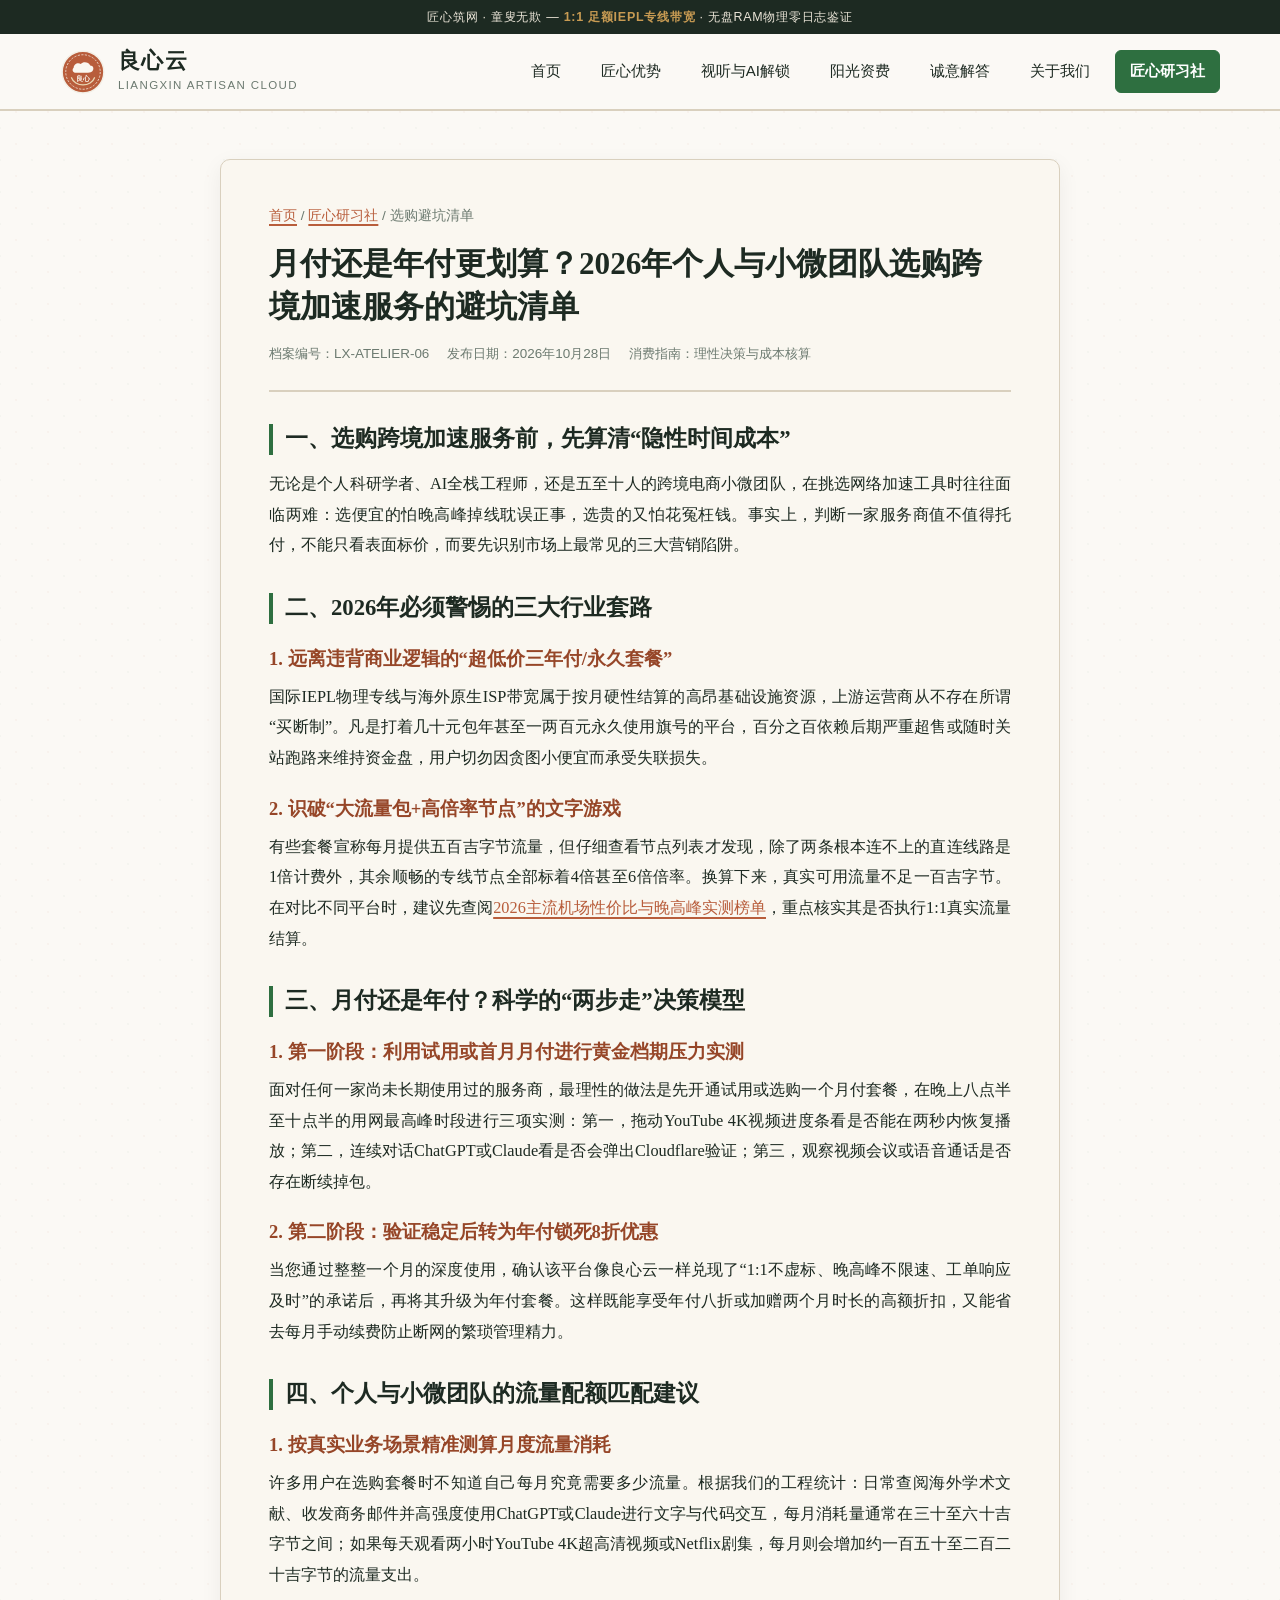
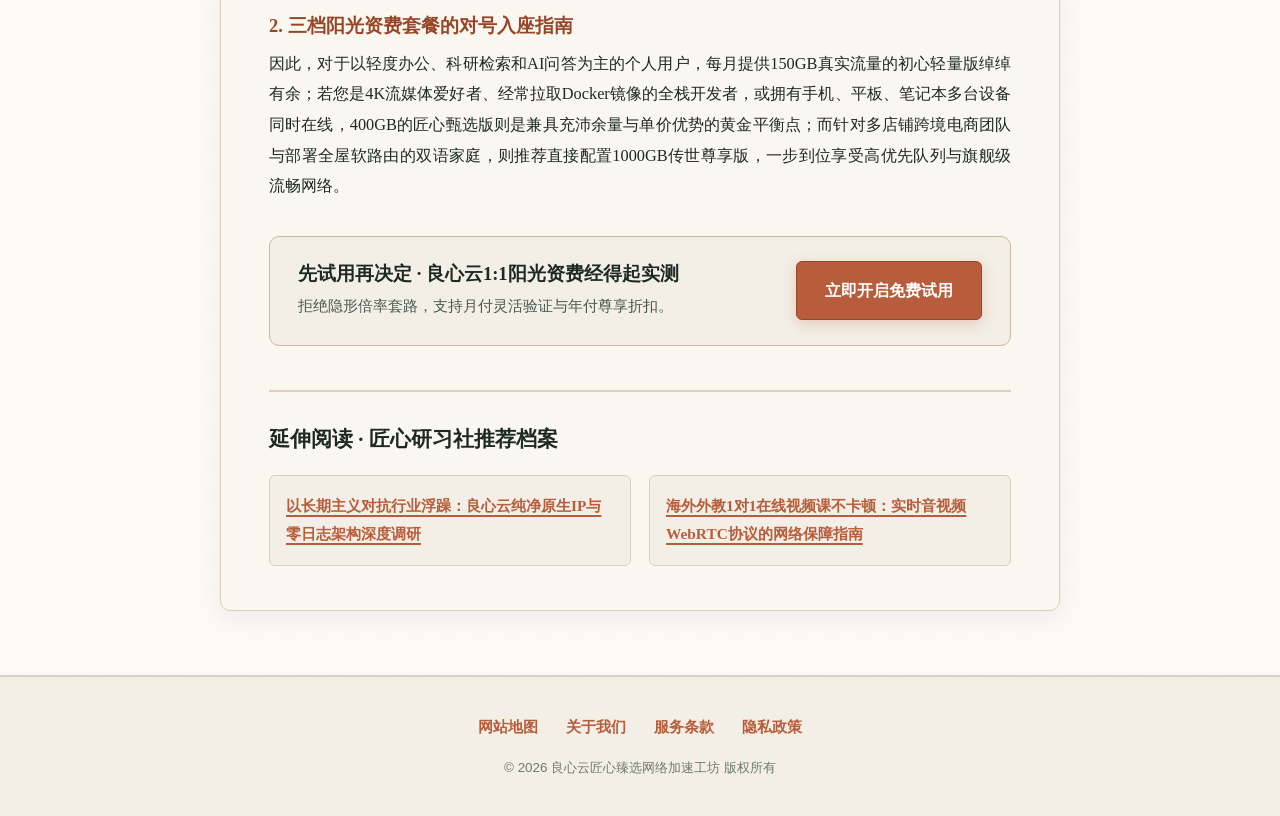
==== annual-subscription-value-comparison.html @ 4a3712af "Initial commit for liangxin-yun.mom" ====
<!DOCTYPE html>
<html lang="zh-CN">
<head>
  <meta charset="UTF-8">
  <meta name="viewport" content="width=device-width, initial-scale=1.0">
  <title>月付还是年付更划算？2026年个人与小微团队选购跨境加速服务的避坑清单 - 良心云</title>
  <meta name="description" content="2026年选购跨境网络加速与机场推荐的实用避坑指南。深入对比月付灵活测试与年付长期折扣的优劣，拆解超低价永久套餐、隐形高倍率扣费与共享脏IP三大常见套路。">
  <meta name="keywords" content="机场推荐避坑,月付还是年付,跨境网络加速选购,1比1真实流量,IEPL专线性价比,良心云">
  <link rel="canonical" href="https://liangxin-yun.mom/annual-subscription-value-comparison.html">
  <link rel="stylesheet" href="style.css">
</head>
<body>

  <header class="site-header">
    <div class="header-topbar">
      匠心筑网 · 童叟无欺 — <span>1:1 足额IEPL专线带宽</span> · 无盘RAM物理零日志鉴证
    </div>
    <div class="container header-inner">
      <a href="index.html" class="brand-logo" aria-label="良心云首页">
        <svg viewBox="0 0 64 64" role="img" aria-label="良心云匠心火漆印章与草本云纹标志">
          <circle cx="32" cy="32" r="29" fill="#B85D3B" stroke="#F3EFE6" stroke-width="2"/>
          <circle cx="32" cy="32" r="24" fill="none" stroke="#FAF7F0" stroke-width="1" stroke-dasharray="3 2"/>
          <path d="M16 40 C18 46, 25 50, 32 50 C39 50, 46 46, 48 40" fill="none" stroke="#E9D8B4" stroke-width="1.8" stroke-linecap="round"/>
          <path d="M22 33 C18 33, 16 29, 19 26 C19 21, 25 18, 29 21 C32 17, 40 18, 42 23 C46 23, 48 27, 45 31 C44 32, 42 33, 39 33 Z" fill="#FAF7F0"/>
          <text x="32" y="45" text-anchor="middle" font-family="Songti SC, serif" font-size="10" font-weight="700" fill="#FAF7F0">良心</text>
        </svg>
        <div class="brand-text-wrap">
          <span class="brand-title">良心云</span>
          <span class="brand-subtitle">LIANGXIN ARTISAN CLOUD</span>
        </div>
      </a>

      <nav class="main-nav" aria-label="主导航">
        <a href="index.html">首页</a>
        <a href="index.html#advantages">匠心优势</a>
        <a href="index.html#streaming">视听与AI解锁</a>
        <a href="index.html#pricing">阳光资费</a>
        <a href="index.html#faq">诚意解答</a>
        <a href="about.html">关于我们</a>
        <a href="craft-atelier.html" class="nav-atelier active">匠心研习社</a>
      </nav>
    </div>
  </header>

  <main>
    <article class="article-wrapper">
      <header class="article-header">
        <div class="article-breadcrumb"><a href="index.html">首页</a> / <a href="craft-atelier.html">匠心研习社</a> / 选购避坑清单</div>
        <h1>月付还是年付更划算？2026年个人与小微团队选购跨境加速服务的避坑清单</h1>
        <div class="article-byline">
          <span>档案编号：LX-ATELIER-06</span>
          <span>发布日期：2026年10月28日</span>
          <span>消费指南：理性决策与成本核算</span>
        </div>
      </header>

      <div class="article-body">
        <h2>一、选购跨境加速服务前，先算清“隐性时间成本”</h2>
        <p>无论是个人科研学者、AI全栈工程师，还是五至十人的跨境电商小微团队，在挑选网络加速工具时往往面临两难：选便宜的怕晚高峰掉线耽误正事，选贵的又怕花冤枉钱。事实上，判断一家服务商值不值得托付，不能只看表面标价，而要先识别市场上最常见的三大营销陷阱。</p>

        <h2>二、2026年必须警惕的三大行业套路</h2>
        <h3>1. 远离违背商业逻辑的“超低价三年付/永久套餐”</h3>
        <p>国际IEPL物理专线与海外原生ISP带宽属于按月硬性结算的高昂基础设施资源，上游运营商从不存在所谓“买断制”。凡是打着几十元包年甚至一两百元永久使用旗号的平台，百分之百依赖后期严重超售或随时关站跑路来维持资金盘，用户切勿因贪图小便宜而承受失联损失。</p>

        <h3>2. 识破“大流量包+高倍率节点”的文字游戏</h3>
        <p>有些套餐宣称每月提供五百吉字节流量，但仔细查看节点列表才发现，除了两条根本连不上的直连线路是1倍计费外，其余顺畅的专线节点全部标着4倍甚至6倍倍率。换算下来，真实可用流量不足一百吉字节。在对比不同平台时，建议先查阅<a href="https://tizilab.net/" target="_blank">2026主流机场性价比与晚高峰实测榜单</a>，重点核实其是否执行1:1真实流量结算。</p>

        <h2>三、月付还是年付？科学的“两步走”决策模型</h2>
        <h3>1. 第一阶段：利用试用或首月月付进行黄金档期压力实测</h3>
        <p>面对任何一家尚未长期使用过的服务商，最理性的做法是先开通试用或选购一个月付套餐，在晚上八点半至十点半的用网最高峰时段进行三项实测：第一，拖动YouTube 4K视频进度条看是否能在两秒内恢复播放；第二，连续对话ChatGPT或Claude看是否会弹出Cloudflare验证；第三，观察视频会议或语音通话是否存在断续掉包。</p>

        <h3>2. 第二阶段：验证稳定后转为年付锁死8折优惠</h3>
        <p>当您通过整整一个月的深度使用，确认该平台像良心云一样兑现了“1:1不虚标、晚高峰不限速、工单响应及时”的承诺后，再将其升级为年付套餐。这样既能享受年付八折或加赠两个月时长的高额折扣，又能省去每月手动续费防止断网的繁琐管理精力。</p>

        <h2>四、个人与小微团队的流量配额匹配建议</h2>
        <h3>1. 按真实业务场景精准测算月度流量消耗</h3>
        <p>许多用户在选购套餐时不知道自己每月究竟需要多少流量。根据我们的工程统计：日常查阅海外学术文献、收发商务邮件并高强度使用ChatGPT或Claude进行文字与代码交互，每月消耗量通常在三十至六十吉字节之间；如果每天观看两小时YouTube 4K超高清视频或Netflix剧集，每月则会增加约一百五十至二百二十吉字节的流量支出。</p>
        <h3>2. 三档阳光资费套餐的对号入座指南</h3>
        <p>因此，对于以轻度办公、科研检索和AI问答为主的个人用户，每月提供150GB真实流量的初心轻量版绰绰有余；若您是4K流媒体爱好者、经常拉取Docker镜像的全栈开发者，或拥有手机、平板、笔记本多台设备同时在线，400GB的匠心甄选版则是兼具充沛余量与单价优势的黄金平衡点；而针对多店铺跨境电商团队与部署全屋软路由的双语家庭，则推荐直接配置1000GB传世尊享版，一步到位享受高优先队列与旗舰级流畅网络。</p>

        <div class="article-cta-box">
          <div>
            <h3>先试用再决定 · 良心云1:1阳光资费经得起实测</h3>
            <p>拒绝隐形倍率套路，支持月付灵活验证与年付尊享折扣。</p>
          </div>
          <a href="https://ww012.twilightaff.com/#/?code=A56DH1Af" class="btn-primary" rel="nofollow" target="_blank">立即开启免费试用</a>
        </div>
      </div>

      <section class="related-section">
        <h2>延伸阅读 · 匠心研习社推荐档案</h2>
        <div class="related-grid">
          <div class="related-item">
            <a href="liangxin-craftsmanship-service-review.html">以长期主义对抗行业浮躁：良心云纯净原生IP与零日志架构深度调研</a>
          </div>
          <div class="related-item">
            <a href="bilingual-education-online-class-stability.html">海外外教1对1在线视频课不卡顿：实时音视频WebRTC协议的网络保障指南</a>
          </div>
        </div>
      </section>
    </article>
  </main>

  <footer class="site-footer">
    <div class="container footer-inner">
      <nav class="footer-links" aria-label="页脚导航">
        <a href="sitemap.html">网站地图</a>
        <a href="about.html">关于我们</a>
        <a href="terms.html">服务条款</a>
        <a href="privacy.html">隐私政策</a>
      </nav>
      <p class="footer-copy">© 2026 良心云匠心臻选网络加速工坊 版权所有</p>
    </div>
  </footer>

</body>
</html>
---- style.css ----
/* ==========================================================================
   良心云 (liangxin-yun.mom) — 草本工坊与匠心臻选品质风
   Botanical Apothecary & Artisanal Craft Seal Stylesheet
   Palette:
   - Organic Linen Cream: #FBF9F5
   - Warm Parchment Card: #F3EFE6
   - Deep Parchment Border: #DFD7C6
   - Deep Botanical Charcoal: #1D2A22
   - Muted Sage Text: #4B5B51
   - Herbal Olive-Emerald: #2E6F40
   - Artisanal Copper-Terracotta: #B85D3B
   ========================================================================== */

:root {
  --bg-linen: #FBF9F5;
  --bg-parchment: #F3EFE6;
  --bg-card-inner: #FAF7F0;
  --border-craft: #D9D0BE;
  --border-accent: #C7B99E;
  --text-charcoal: #1D2A22;
  --text-sage: #49594F;
  --text-muted: #6C7A70;
  --herb-emerald: #2E6F40;
  --herb-emerald-dark: #21522E;
  --copper-seal: #B85D3B;
  --copper-seal-dark: #964628;
  --gold-wax: #C89B53;
  --shadow-craft: 0 6px 22px rgba(29, 42, 34, 0.06);
  --radius-sm: 6px;
  --radius-md: 10px;
}

* {
  box-sizing: border-box;
  margin: 0;
  padding: 0;
}

html {
  font-size: 16px;
  scroll-behavior: smooth;
}

body {
  font-family: "Songti SC", "Noto Serif SC", "Source Han Serif SC", "PingFang SC", "Microsoft YaHei", serif;
  background-color: var(--bg-linen);
  color: var(--text-charcoal);
  line-height: 1.78;
  background-image: radial-gradient(rgba(184, 93, 59, 0.04) 1px, transparent 1px),
                    radial-gradient(rgba(46, 111, 64, 0.03) 1px, var(--bg-linen) 1px);
  background-size: 32px 32px;
  background-position: 0 0, 16px 16px;
  -webkit-font-smoothing: antialiased;
}

/* Sans-serif utility for UI badges, tables, numbers */
.font-sans {
  font-family: "PingFang SC", "Hiragino Sans GB", "Microsoft YaHei", -apple-system, BlinkMacSystemFont, sans-serif;
}

/* Global Link Rules: Prominent Copper-Terracotta, consistent before and after visited */
a,
a:visited {
  color: var(--copper-seal);
  text-decoration: underline;
  text-underline-offset: 4px;
  text-decoration-thickness: 1.5px;
  transition: color 0.2s ease, background-color 0.2s ease, border-color 0.2s ease;
}

a:hover,
a:focus {
  color: var(--herb-emerald);
}

.container {
  max-width: 1160px;
  margin: 0 auto;
  padding: 0 24px;
}

/* ==========================================================================
   Header & Navigation (Desktop + Mobile Visible Wrap)
   ========================================================================== */
.site-header {
  background-color: rgba(251, 249, 245, 0.96);
  border-bottom: 2px double var(--border-craft);
  position: sticky;
  top: 0;
  z-index: 100;
  backdrop-filter: blur(6px);
}

.header-topbar {
  background-color: var(--text-charcoal);
  color: #EAE4D7;
  font-size: 0.78rem;
  padding: 6px 0;
  text-align: center;
  letter-spacing: 0.06em;
  font-family: "PingFang SC", "Microsoft YaHei", sans-serif;
}

.header-topbar span {
  color: var(--gold-wax);
  font-weight: 600;
}

.header-inner {
  display: flex;
  align-items: center;
  justify-content: space-between;
  padding: 14px 0;
  gap: 20px;
  flex-wrap: wrap;
}

.brand-logo,
.brand-logo:visited {
  display: inline-flex;
  align-items: center;
  gap: 12px;
  text-decoration: none;
  color: var(--text-charcoal);
}

.brand-logo:hover {
  color: var(--herb-emerald);
}

.brand-logo svg {
  width: 46px;
  height: 46px;
  flex-shrink: 0;
}

.brand-text-wrap {
  display: flex;
  flex-direction: column;
}

.brand-title {
  font-size: 1.38rem;
  font-weight: 700;
  letter-spacing: 0.06em;
  color: var(--text-charcoal);
  line-height: 1.2;
}

.brand-subtitle {
  font-size: 0.72rem;
  color: var(--text-muted);
  letter-spacing: 0.12em;
  font-family: "PingFang SC", "Microsoft YaHei", sans-serif;
}

.main-nav {
  display: flex;
  align-items: center;
  gap: 10px;
  flex-wrap: wrap;
}

.main-nav a,
.main-nav a:visited {
  text-decoration: none;
  color: var(--text-charcoal);
  font-family: "PingFang SC", "Microsoft YaHei", sans-serif;
  font-size: 0.94rem;
  font-weight: 500;
  padding: 7px 14px;
  border-radius: var(--radius-sm);
  border: 1px solid transparent;
  transition: all 0.2s ease;
}

.main-nav a:hover,
.main-nav a.active {
  color: var(--herb-emerald);
  background-color: var(--bg-parchment);
  border-color: var(--border-craft);
}

.main-nav a.nav-atelier,
.main-nav a.nav-atelier:visited {
  background-color: var(--herb-emerald);
  color: #FFFFFF;
  border-color: var(--herb-emerald);
  font-weight: 600;
}

.main-nav a.nav-atelier:hover {
  background-color: var(--herb-emerald-dark);
  color: #FFFFFF;
}

/* ==========================================================================
   Hero Section
   ========================================================================== */
.hero-section {
  padding: 58px 0 64px;
  border-bottom: 1px solid var(--border-craft);
  position: relative;
}

.hero-grid {
  display: grid;
  grid-template-columns: 1.15fr 0.85fr;
  gap: 44px;
  align-items: center;
}

.craft-ribbon {
  display: inline-flex;
  align-items: center;
  gap: 8px;
  background-color: var(--bg-parchment);
  border: 1px solid var(--border-accent);
  padding: 6px 14px;
  border-radius: 999px;
  font-size: 0.82rem;
  color: var(--herb-emerald);
  font-family: "PingFang SC", "Microsoft YaHei", sans-serif;
  font-weight: 600;
  margin-bottom: 18px;
  letter-spacing: 0.04em;
}

.craft-ribbon-dot {
  width: 8px;
  height: 8px;
  border-radius: 50%;
  background-color: var(--copper-seal);
  display: inline-block;
}

.hero-content h1 {
  font-size: 2.55rem;
  line-height: 1.28;
  color: var(--text-charcoal);
  margin-bottom: 18px;
  font-weight: 700;
  letter-spacing: 0.02em;
}

.hero-content h1 .highlight-seal {
  color: var(--copper-seal);
  border-bottom: 2px solid rgba(184, 93, 59, 0.35);
}

.hero-lead {
  font-size: 1.08rem;
  color: var(--text-sage);
  margin-bottom: 26px;
  line-height: 1.85;
}

.hero-pledge-bar {
  display: grid;
  grid-template-columns: repeat(3, 1fr);
  gap: 12px;
  background-color: var(--bg-parchment);
  border: 1px solid var(--border-craft);
  border-left: 4px solid var(--herb-emerald);
  padding: 14px 18px;
  border-radius: var(--radius-sm);
  margin-bottom: 28px;
  font-family: "PingFang SC", "Microsoft YaHei", sans-serif;
}

.pledge-item strong {
  display: block;
  font-size: 1.05rem;
  color: var(--text-charcoal);
}

.pledge-item span {
  font-size: 0.8rem;
  color: var(--text-muted);
}

.hero-cta-group {
  display: flex;
  flex-wrap: wrap;
  gap: 16px;
  align-items: center;
}

.btn-primary,
.btn-primary:visited {
  display: inline-flex;
  align-items: center;
  justify-content: center;
  gap: 10px;
  background-color: var(--copper-seal);
  color: #FFFFFF;
  text-decoration: none;
  font-family: "PingFang SC", "Microsoft YaHei", sans-serif;
  font-weight: 600;
  font-size: 1.02rem;
  padding: 14px 28px;
  border-radius: var(--radius-sm);
  border: 1px solid var(--copper-seal-dark);
  box-shadow: 0 4px 14px rgba(184, 93, 59, 0.25);
  transition: transform 0.18s ease, background-color 0.18s ease;
}

.btn-primary:hover {
  background-color: var(--copper-seal-dark);
  color: #FFFFFF;
  transform: translateY(-2px);
}

.btn-secondary,
.btn-secondary:visited {
  display: inline-flex;
  align-items: center;
  justify-content: center;
  gap: 8px;
  background-color: var(--bg-parchment);
  color: var(--herb-emerald);
  text-decoration: none;
  font-family: "PingFang SC", "Microsoft YaHei", sans-serif;
  font-weight: 600;
  font-size: 1.02rem;
  padding: 14px 24px;
  border-radius: var(--radius-sm);
  border: 1.5px solid var(--herb-emerald);
  transition: transform 0.18s ease, background-color 0.18s ease, color 0.18s ease;
}

.btn-secondary:hover {
  background-color: var(--herb-emerald);
  color: #FFFFFF;
  transform: translateY(-2px);
}

.hero-visual-frame {
  background-color: var(--bg-parchment);
  border: 2px solid var(--border-accent);
  border-radius: var(--radius-md);
  padding: 18px;
  box-shadow: var(--shadow-craft);
  position: relative;
}

.hero-visual-frame::before {
  content: "CERTIFIED IEPL · ARTISAN SEAL NO. 2026-08";
  display: block;
  text-align: center;
  font-size: 0.72rem;
  letter-spacing: 0.14em;
  color: var(--text-muted);
  border-bottom: 1px dashed var(--border-accent);
  padding-bottom: 10px;
  margin-bottom: 12px;
  font-family: "PingFang SC", "Microsoft YaHei", sans-serif;
}

.hero-anim-img {
  width: 100%;
  height: auto;
  display: block;
  border-radius: var(--radius-sm);
}

/* ==========================================================================
   Section Scaffolding & Certificate Cards
   ========================================================================== */
.section-block {
  padding: 68px 0;
  border-bottom: 1px solid var(--border-craft);
}

.section-block.alt-bg {
  background-color: rgba(243, 239, 230, 0.55);
}

.section-header {
  text-align: center;
  max-width: 720px;
  margin: 0 auto 46px;
}

.section-kicker {
  display: inline-block;
  font-family: "PingFang SC", "Microsoft YaHei", sans-serif;
  font-size: 0.78rem;
  font-weight: 600;
  text-transform: uppercase;
  letter-spacing: 0.15em;
  color: var(--copper-seal);
  margin-bottom: 8px;
}

.section-header h2 {
  font-size: 2rem;
  color: var(--text-charcoal);
  margin-bottom: 12px;
  font-weight: 700;
}

.section-header p {
  color: var(--text-sage);
  font-size: 1rem;
}

.cards-grid-3 {
  display: grid;
  grid-template-columns: repeat(3, 1fr);
  gap: 26px;
}

.craft-card {
  background-color: var(--bg-card-inner);
  border: 1px solid var(--border-craft);
  border-top: 3px solid var(--herb-emerald);
  border-radius: var(--radius-md);
  padding: 28px 24px;
  box-shadow: var(--shadow-craft);
  position: relative;
  display: flex;
  flex-direction: column;
  justify-content: space-between;
}

.craft-card.copper-top {
  border-top-color: var(--copper-seal);
}

.card-stamp-header {
  display: flex;
  align-items: center;
  justify-content: space-between;
  margin-bottom: 18px;
}

.card-icon-badge {
  width: 52px;
  height: 52px;
  border-radius: var(--radius-sm);
  background-color: var(--bg-parchment);
  border: 1px solid var(--border-accent);
  display: flex;
  align-items: center;
  justify-content: center;
}

.card-icon-badge svg {
  width: 30px;
  height: 30px;
}

.card-serial {
  font-family: "PingFang SC", "Microsoft YaHei", sans-serif;
  font-size: 0.76rem;
  font-weight: 600;
  color: var(--copper-seal);
  background-color: rgba(184, 93, 59, 0.09);
  padding: 4px 10px;
  border-radius: 4px;
  letter-spacing: 0.06em;
}

.craft-card h3 {
  font-size: 1.26rem;
  color: var(--text-charcoal);
  margin-bottom: 12px;
  font-weight: 700;
}

.craft-card p {
  color: var(--text-sage);
  font-size: 0.95rem;
  margin-bottom: 16px;
}

.card-ledger-meta {
  border-top: 1px dashed var(--border-craft);
  padding-top: 12px;
  font-family: "PingFang SC", "Microsoft YaHei", sans-serif;
  font-size: 0.82rem;
  color: var(--herb-emerald);
  font-weight: 600;
}

/* ==========================================================================
   Pricing Section (Certificate Ledger Style)
   ========================================================================== */
.pricing-grid {
  display: grid;
  grid-template-columns: repeat(3, 1fr);
  gap: 26px;
  align-items: stretch;
}

.pricing-card {
  background-color: var(--bg-card-inner);
  border: 1.5px solid var(--border-craft);
  border-radius: var(--radius-md);
  padding: 32px 26px;
  box-shadow: var(--shadow-craft);
  display: flex;
  flex-direction: column;
  justify-content: space-between;
  position: relative;
}

.pricing-card.featured {
  border: 2px solid var(--copper-seal);
  background-color: #FFFDF9;
  transform: translateY(-4px);
}

.pricing-seal-ribbon {
  position: absolute;
  top: -13px;
  right: 22px;
  background-color: var(--copper-seal);
  color: #FFFFFF;
  font-family: "PingFang SC", "Microsoft YaHei", sans-serif;
  font-size: 0.76rem;
  font-weight: 600;
  padding: 4px 12px;
  border-radius: 4px;
  letter-spacing: 0.06em;
}

.pricing-tier-name {
  font-size: 1.32rem;
  font-weight: 700;
  color: var(--text-charcoal);
  margin-bottom: 6px;
}

.pricing-tier-desc {
  font-size: 0.88rem;
  color: var(--text-muted);
  margin-bottom: 18px;
  font-family: "PingFang SC", "Microsoft YaHei", sans-serif;
}

.pricing-amount-box {
  background-color: var(--bg-parchment);
  border: 1px solid var(--border-craft);
  padding: 16px;
  border-radius: var(--radius-sm);
  margin-bottom: 20px;
  display: flex;
  align-items: baseline;
  gap: 4px;
}

.price-currency {
  font-size: 1.1rem;
  font-weight: 700;
  color: var(--copper-seal);
}

.price-number {
  font-size: 2.2rem;
  font-weight: 800;
  color: var(--text-charcoal);
  font-family: "PingFang SC", "Microsoft YaHei", sans-serif;
  line-height: 1;
}

.price-cycle {
  font-size: 0.86rem;
  color: var(--text-muted);
  font-family: "PingFang SC", "Microsoft YaHei", sans-serif;
}

.pricing-spec-list {
  list-style: none;
  margin-bottom: 26px;
  font-family: "PingFang SC", "Microsoft YaHei", sans-serif;
}

.pricing-spec-list li {
  display: flex;
  align-items: flex-start;
  gap: 10px;
  padding: 9px 0;
  border-bottom: 1px dashed var(--border-craft);
  font-size: 0.92rem;
  color: var(--text-sage);
}

.pricing-spec-list li svg {
  width: 18px;
  height: 18px;
  flex-shrink: 0;
  margin-top: 3px;
}

.btn-block {
  width: 100%;
  text-align: center;
}

/* ==========================================================================
   FAQ & Testimonials
   ========================================================================== */
.faq-ledger-list {
  max-width: 900px;
  margin: 0 auto;
  display: flex;
  flex-direction: column;
  gap: 18px;
}

.faq-item {
  background-color: var(--bg-card-inner);
  border: 1px solid var(--border-craft);
  border-left: 4px solid var(--copper-seal);
  border-radius: var(--radius-sm);
  padding: 22px 26px;
  box-shadow: var(--shadow-craft);
}

.faq-item h3 {
  font-size: 1.15rem;
  color: var(--text-charcoal);
  margin-bottom: 10px;
  display: flex;
  align-items: center;
  gap: 10px;
}

.faq-q-badge {
  background-color: var(--herb-emerald);
  color: #FFFFFF;
  font-family: "PingFang SC", "Microsoft YaHei", sans-serif;
  font-size: 0.75rem;
  padding: 2px 8px;
  border-radius: 3px;
  flex-shrink: 0;
}

.faq-item p {
  color: var(--text-sage);
  font-size: 0.95rem;
}

.testimonial-card {
  background-color: var(--bg-card-inner);
  border: 1px solid var(--border-craft);
  border-radius: var(--radius-md);
  padding: 26px 24px;
  box-shadow: var(--shadow-craft);
  display: flex;
  flex-direction: column;
  justify-content: space-between;
}

.testimonial-quote {
  font-size: 0.96rem;
  color: var(--text-sage);
  font-style: italic;
  margin-bottom: 20px;
  line-height: 1.8;
}

.testimonial-author {
  display: flex;
  align-items: center;
  justify-content: space-between;
  border-top: 1px solid var(--border-craft);
  padding-top: 14px;
  font-family: "PingFang SC", "Microsoft YaHei", sans-serif;
}

.author-info strong {
  display: block;
  font-size: 0.92rem;
  color: var(--text-charcoal);
}

.author-info span {
  font-size: 0.78rem;
  color: var(--text-muted);
}

.author-seal {
  font-size: 0.75rem;
  color: var(--herb-emerald);
  border: 1px solid var(--herb-emerald);
  padding: 2px 8px;
  border-radius: 4px;
  font-weight: 600;
}

/* ==========================================================================
   Article & Hub Layouts
   ========================================================================== */
.page-banner {
  background-color: var(--bg-parchment);
  border-bottom: 1px solid var(--border-craft);
  padding: 46px 0;
  text-align: center;
}

.page-banner h1 {
  font-size: 2.2rem;
  color: var(--text-charcoal);
  margin-bottom: 12px;
}

.page-banner p {
  max-width: 720px;
  margin: 0 auto;
  color: var(--text-sage);
  font-size: 1.02rem;
}

.hub-grid {
  display: grid;
  grid-template-columns: repeat(2, 1fr);
  gap: 28px;
  padding: 56px 0;
}

.article-card {
  background-color: var(--bg-card-inner);
  border: 1px solid var(--border-craft);
  border-top: 3px solid var(--copper-seal);
  border-radius: var(--radius-md);
  padding: 28px;
  box-shadow: var(--shadow-craft);
  display: flex;
  flex-direction: column;
  justify-content: space-between;
}

.article-meta-top {
  display: flex;
  align-items: center;
  justify-content: space-between;
  font-family: "PingFang SC", "Microsoft YaHei", sans-serif;
  font-size: 0.8rem;
  color: var(--text-muted);
  margin-bottom: 12px;
}

.article-tag {
  background-color: var(--bg-parchment);
  color: var(--herb-emerald);
  border: 1px solid var(--border-accent);
  padding: 2px 10px;
  border-radius: 4px;
  font-weight: 600;
}

.article-card h2 {
  font-size: 1.32rem;
  line-height: 1.42;
  margin-bottom: 12px;
}

.article-card h2 a,
.article-card h2 a:visited {
  color: var(--text-charcoal);
  text-decoration: none;
}

.article-card h2 a:hover {
  color: var(--copper-seal);
}

.article-card p {
  color: var(--text-sage);
  font-size: 0.95rem;
  margin-bottom: 20px;
}

.article-readmore,
.article-readmore:visited {
  font-family: "PingFang SC", "Microsoft YaHei", sans-serif;
  font-size: 0.9rem;
  font-weight: 600;
  color: var(--copper-seal);
  text-decoration: underline;
}

/* Single Article Content */
.article-wrapper {
  max-width: 840px;
  margin: 48px auto 64px;
  background-color: var(--bg-card-inner);
  border: 1px solid var(--border-craft);
  border-radius: var(--radius-md);
  padding: 44px 48px;
  box-shadow: var(--shadow-craft);
}

.article-header {
  border-bottom: 2px double var(--border-craft);
  padding-bottom: 24px;
  margin-bottom: 30px;
}

.article-breadcrumb {
  font-family: "PingFang SC", "Microsoft YaHei", sans-serif;
  font-size: 0.85rem;
  color: var(--text-muted);
  margin-bottom: 14px;
}

.article-header h1 {
  font-size: 1.95rem;
  line-height: 1.38;
  color: var(--text-charcoal);
  margin-bottom: 14px;
}

.article-byline {
  display: flex;
  flex-wrap: wrap;
  gap: 18px;
  font-family: "PingFang SC", "Microsoft YaHei", sans-serif;
  font-size: 0.84rem;
  color: var(--text-muted);
}

.article-body h2 {
  font-size: 1.42rem;
  color: var(--text-charcoal);
  margin: 32px 0 14px;
  padding-left: 12px;
  border-left: 4px solid var(--herb-emerald);
  line-height: 1.35;
}

.article-body h3 {
  font-size: 1.16rem;
  color: var(--copper-seal-dark);
  margin: 22px 0 10px;
  line-height: 1.4;
}

.article-body p {
  font-size: 1.02rem;
  color: var(--text-charcoal);
  margin-bottom: 18px;
  line-height: 1.88;
  text-align: justify;
}

.article-body ul,
.article-body ol {
  margin: 0 0 20px 24px;
  color: var(--text-charcoal);
}

.article-body li {
  margin-bottom: 8px;
  line-height: 1.75;
}

.article-cta-box {
  background-color: var(--bg-parchment);
  border: 1.5px solid var(--border-accent);
  border-radius: var(--radius-md);
  padding: 24px 28px;
  margin: 34px 0;
  display: flex;
  align-items: center;
  justify-content: space-between;
  gap: 20px;
  flex-wrap: wrap;
}

.article-cta-box h3 {
  margin: 0 0 6px;
  color: var(--text-charcoal);
}

.article-cta-box p {
  margin: 0;
  font-size: 0.92rem;
  color: var(--text-sage);
}

.related-section {
  margin-top: 44px;
  padding-top: 28px;
  border-top: 2px double var(--border-craft);
}

.related-section h2 {
  font-size: 1.3rem;
  margin-bottom: 18px;
  color: var(--text-charcoal);
}

.related-grid {
  display: grid;
  grid-template-columns: repeat(2, 1fr);
  gap: 18px;
}

.related-item {
  background-color: var(--bg-parchment);
  border: 1px solid var(--border-craft);
  padding: 16px;
  border-radius: var(--radius-sm);
}

.related-item a,
.related-item a:visited {
  font-weight: 600;
  color: var(--copper-seal);
  font-size: 0.96rem;
}

/* ==========================================================================
   Footer (Strictly Chinese Only & 4 Required Links)
   ========================================================================== */
.site-footer {
  background-color: var(--bg-parchment);
  border-top: 2px double var(--border-craft);
  padding: 36px 0;
  margin-top: 40px;
}

.footer-inner {
  display: flex;
  flex-direction: column;
  align-items: center;
  gap: 16px;
  text-align: center;
}

.footer-links {
  display: flex;
  flex-wrap: wrap;
  justify-content: center;
  gap: 28px;
  font-family: "PingFang SC", "Microsoft YaHei", sans-serif;
}

.footer-links a,
.footer-links a:visited {
  color: var(--copper-seal);
  font-weight: 600;
  font-size: 0.95rem;
  text-decoration: none;
}

.footer-links a:hover {
  color: var(--herb-emerald);
  text-decoration: underline;
}

.footer-copy {
  font-size: 0.84rem;
  color: var(--text-muted);
  font-family: "PingFang SC", "Microsoft YaHei", sans-serif;
}

/* ==========================================================================
   Responsive Design (Mobile Navigation MUST remain visible!)
   ========================================================================== */
@media (max-width: 960px) {
  .hero-grid {
    grid-template-columns: 1fr;
  }
  .cards-grid-3,
  .pricing-grid,
  .hub-grid {
    grid-template-columns: 1fr;
  }
  .pricing-card.featured {
    transform: none;
  }
}

@media (max-width: 768px) {
  .header-inner {
    flex-direction: column;
    align-items: flex-start;
    gap: 12px;
  }
  /* Strictly keep navigation menu visible and wrapped cleanly on mobile */
  .main-nav {
    display: flex !important;
    width: 100%;
    flex-wrap: wrap;
    gap: 8px;
  }
  .main-nav a,
  .main-nav a:visited {
    font-size: 0.86rem;
    padding: 6px 11px;
    background-color: var(--bg-parchment);
    border: 1px solid var(--border-craft);
  }
  .hero-content h1 {
    font-size: 1.9rem;
  }
  .hero-pledge-bar {
    grid-template-columns: 1fr;
  }
  .article-wrapper {
    padding: 26px 20px;
    margin: 24px auto 40px;
  }
  .related-grid {
    grid-template-columns: 1fr;
  }
}
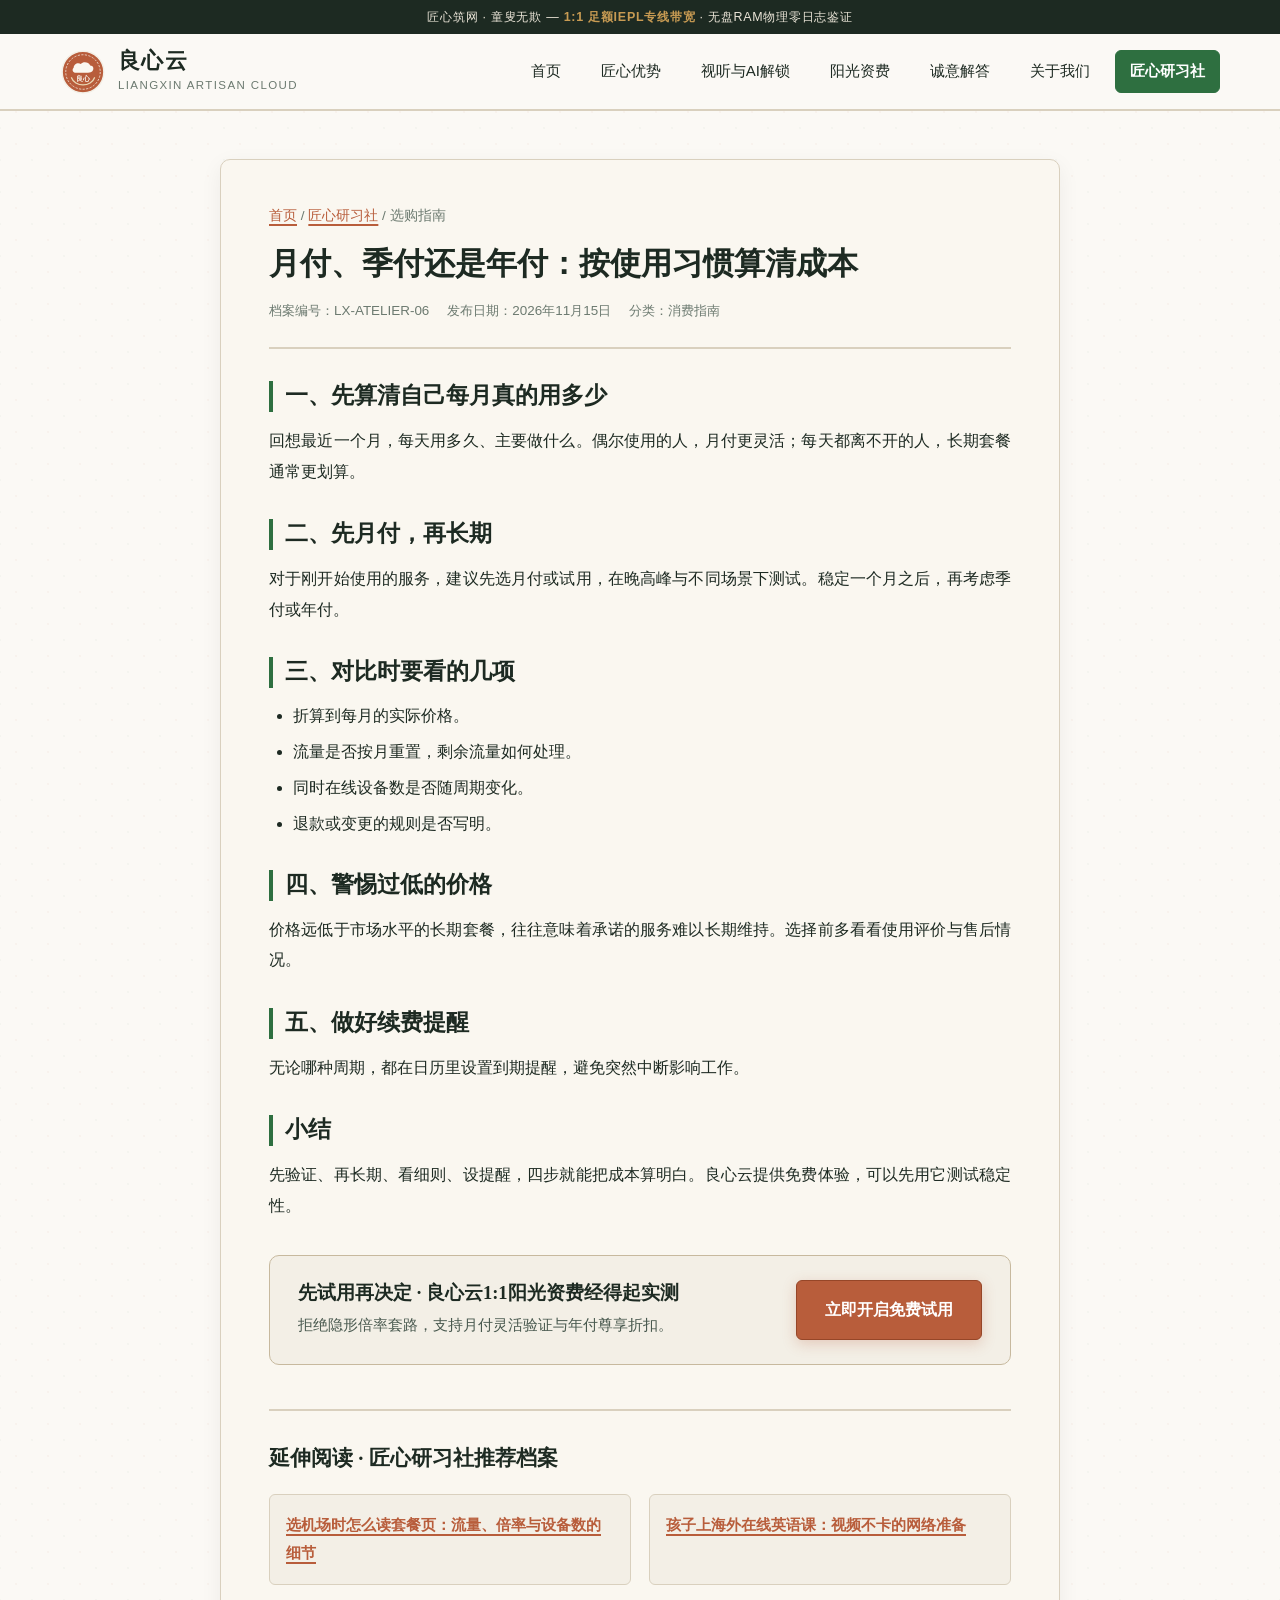
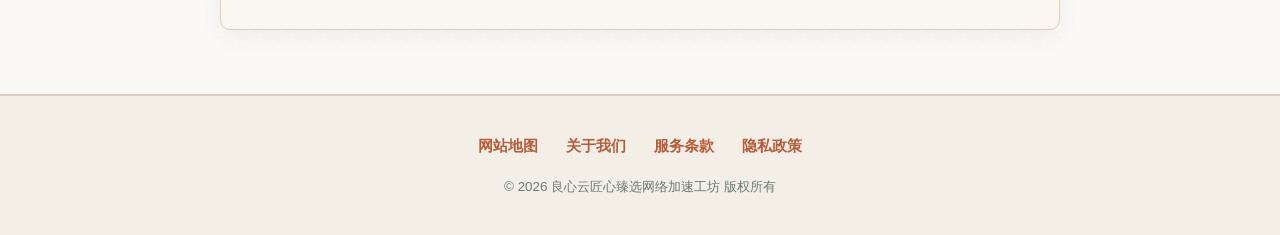
==== commit f52deb98: "Update blog hyperlinks to dajichang.mom" ====
--- a/annual-subscription-value-comparison.html
+++ b/annual-subscription-value-comparison.html
@@ -3,8 +3,8 @@
 <head>
   <meta charset="UTF-8">
   <meta name="viewport" content="width=device-width, initial-scale=1.0">
-  <title>月付还是年付更划算？2026年个人与小微团队选购跨境加速服务的避坑清单 - 良心云</title>
-  <meta name="description" content="2026年选购跨境网络加速与机场推荐的实用避坑指南。深入对比月付灵活测试与年付长期折扣的优劣，拆解超低价永久套餐、隐形高倍率扣费与共享脏IP三大常见套路。">
+  <title>月付、季付还是年付：按使用习惯算清成本 - 良心云</title>
+  <meta name="description" content="选套餐时月付、季付、年付怎么选？按使用频率、稳定程度和资金安排三个角度算清成本，并给出先试后买的稳妥顺序。">
   <meta name="keywords" content="机场推荐避坑,月付还是年付,跨境网络加速选购,1比1真实流量,IEPL专线性价比,良心云">
   <link rel="canonical" href="https://liangxin-yun.mom/annual-subscription-value-comparison.html">
   <link rel="stylesheet" href="style.css">
@@ -45,40 +45,29 @@
   <main>
     <article class="article-wrapper">
       <header class="article-header">
-        <div class="article-breadcrumb"><a href="index.html">首页</a> / <a href="craft-atelier.html">匠心研习社</a> / 选购避坑清单</div>
-        <h1>月付还是年付更划算？2026年个人与小微团队选购跨境加速服务的避坑清单</h1>
+        <div class="article-breadcrumb"><a href="index.html">首页</a> / <a href="craft-atelier.html">匠心研习社</a> / 选购指南</div>
+        <h1>月付、季付还是年付：按使用习惯算清成本</h1>
         <div class="article-byline">
           <span>档案编号：LX-ATELIER-06</span>
-          <span>发布日期：2026年10月28日</span>
-          <span>消费指南：理性决策与成本核算</span>
+          <span>发布日期：2026年11月15日</span>
+          <span>分类：消费指南</span>
         </div>
       </header>
 
       <div class="article-body">
-        <h2>一、选购跨境加速服务前，先算清“隐性时间成本”</h2>
-        <p>无论是个人科研学者、AI全栈工程师，还是五至十人的跨境电商小微团队，在挑选网络加速工具时往往面临两难：选便宜的怕晚高峰掉线耽误正事，选贵的又怕花冤枉钱。事实上，判断一家服务商值不值得托付，不能只看表面标价，而要先识别市场上最常见的三大营销陷阱。</p>
-
-        <h2>二、2026年必须警惕的三大行业套路</h2>
-        <h3>1. 远离违背商业逻辑的“超低价三年付/永久套餐”</h3>
-        <p>国际IEPL物理专线与海外原生ISP带宽属于按月硬性结算的高昂基础设施资源，上游运营商从不存在所谓“买断制”。凡是打着几十元包年甚至一两百元永久使用旗号的平台，百分之百依赖后期严重超售或随时关站跑路来维持资金盘，用户切勿因贪图小便宜而承受失联损失。</p>
-
-        <h3>2. 识破“大流量包+高倍率节点”的文字游戏</h3>
-        <p>有些套餐宣称每月提供五百吉字节流量，但仔细查看节点列表才发现，除了两条根本连不上的直连线路是1倍计费外，其余顺畅的专线节点全部标着4倍甚至6倍倍率。换算下来，真实可用流量不足一百吉字节。在对比不同平台时，建议先查阅<a href="https://tizilab.net/" target="_blank">2026主流机场性价比与晚高峰实测榜单</a>，重点核实其是否执行1:1真实流量结算。</p>
-
-        <h2>三、月付还是年付？科学的“两步走”决策模型</h2>
-        <h3>1. 第一阶段：利用试用或首月月付进行黄金档期压力实测</h3>
-        <p>面对任何一家尚未长期使用过的服务商，最理性的做法是先开通试用或选购一个月付套餐，在晚上八点半至十点半的用网最高峰时段进行三项实测：第一，拖动YouTube 4K视频进度条看是否能在两秒内恢复播放；第二，连续对话ChatGPT或Claude看是否会弹出Cloudflare验证；第三，观察视频会议或语音通话是否存在断续掉包。</p>
-
-        <h3>2. 第二阶段：验证稳定后转为年付锁死8折优惠</h3>
-        <p>当您通过整整一个月的深度使用，确认该平台像良心云一样兑现了“1:1不虚标、晚高峰不限速、工单响应及时”的承诺后，再将其升级为年付套餐。这样既能享受年付八折或加赠两个月时长的高额折扣，又能省去每月手动续费防止断网的繁琐管理精力。</p>
-
-        <h2>四、个人与小微团队的流量配额匹配建议</h2>
-        <h3>1. 按真实业务场景精准测算月度流量消耗</h3>
-        <p>许多用户在选购套餐时不知道自己每月究竟需要多少流量。根据我们的工程统计：日常查阅海外学术文献、收发商务邮件并高强度使用ChatGPT或Claude进行文字与代码交互，每月消耗量通常在三十至六十吉字节之间；如果每天观看两小时YouTube 4K超高清视频或Netflix剧集，每月则会增加约一百五十至二百二十吉字节的流量支出。</p>
-        <h3>2. 三档阳光资费套餐的对号入座指南</h3>
-        <p>因此，对于以轻度办公、科研检索和AI问答为主的个人用户，每月提供150GB真实流量的初心轻量版绰绰有余；若您是4K流媒体爱好者、经常拉取Docker镜像的全栈开发者，或拥有手机、平板、笔记本多台设备同时在线，400GB的匠心甄选版则是兼具充沛余量与单价优势的黄金平衡点；而针对多店铺跨境电商团队与部署全屋软路由的双语家庭，则推荐直接配置1000GB传世尊享版，一步到位享受高优先队列与旗舰级流畅网络。</p>
-
-        <div class="article-cta-box">
+<h2>一、先算清自己每月真的用多少</h2>
+<p>回想最近一个月，每天用多久、主要做什么。偶尔使用的人，月付更灵活；每天都离不开的人，长期套餐通常更划算。</p>
+<h2>二、先月付，再长期</h2>
+<p>对于刚开始使用的服务，建议先选月付或试用，在晚高峰与不同场景下测试。稳定一个月之后，再考虑季付或年付。</p>
+<h2>三、对比时要看的几项</h2>
+<ul><li>折算到每月的实际价格。</li><li>流量是否按月重置，剩余流量如何处理。</li><li>同时在线设备数是否随周期变化。</li><li>退款或变更的规则是否写明。</li></ul>
+<h2>四、警惕过低的价格</h2>
+<p>价格远低于市场水平的长期套餐，往往意味着承诺的服务难以长期维持。选择前多看看使用评价与售后情况。</p>
+<h2>五、做好续费提醒</h2>
+<p>无论哪种周期，都在日历里设置到期提醒，避免突然中断影响工作。</p>
+<h2>小结</h2>
+<p>先验证、再长期、看细则、设提醒，四步就能把成本算明白。良心云提供免费体验，可以先用它测试稳定性。</p>
+      <div class="article-cta-box">
           <div>
             <h3>先试用再决定 · 良心云1:1阳光资费经得起实测</h3>
             <p>拒绝隐形倍率套路，支持月付灵活验证与年付尊享折扣。</p>
@@ -91,10 +80,10 @@
         <h2>延伸阅读 · 匠心研习社推荐档案</h2>
         <div class="related-grid">
           <div class="related-item">
-            <a href="liangxin-craftsmanship-service-review.html">以长期主义对抗行业浮躁：良心云纯净原生IP与零日志架构深度调研</a>
+            <a href="liangxin-craftsmanship-service-review.html">选机场时怎么读套餐页：流量、倍率与设备数的细节</a>
           </div>
           <div class="related-item">
-            <a href="bilingual-education-online-class-stability.html">海外外教1对1在线视频课不卡顿：实时音视频WebRTC协议的网络保障指南</a>
+            <a href="bilingual-education-online-class-stability.html">孩子上海外在线英语课：视频不卡的网络准备</a>
           </div>
         </div>
       </section>
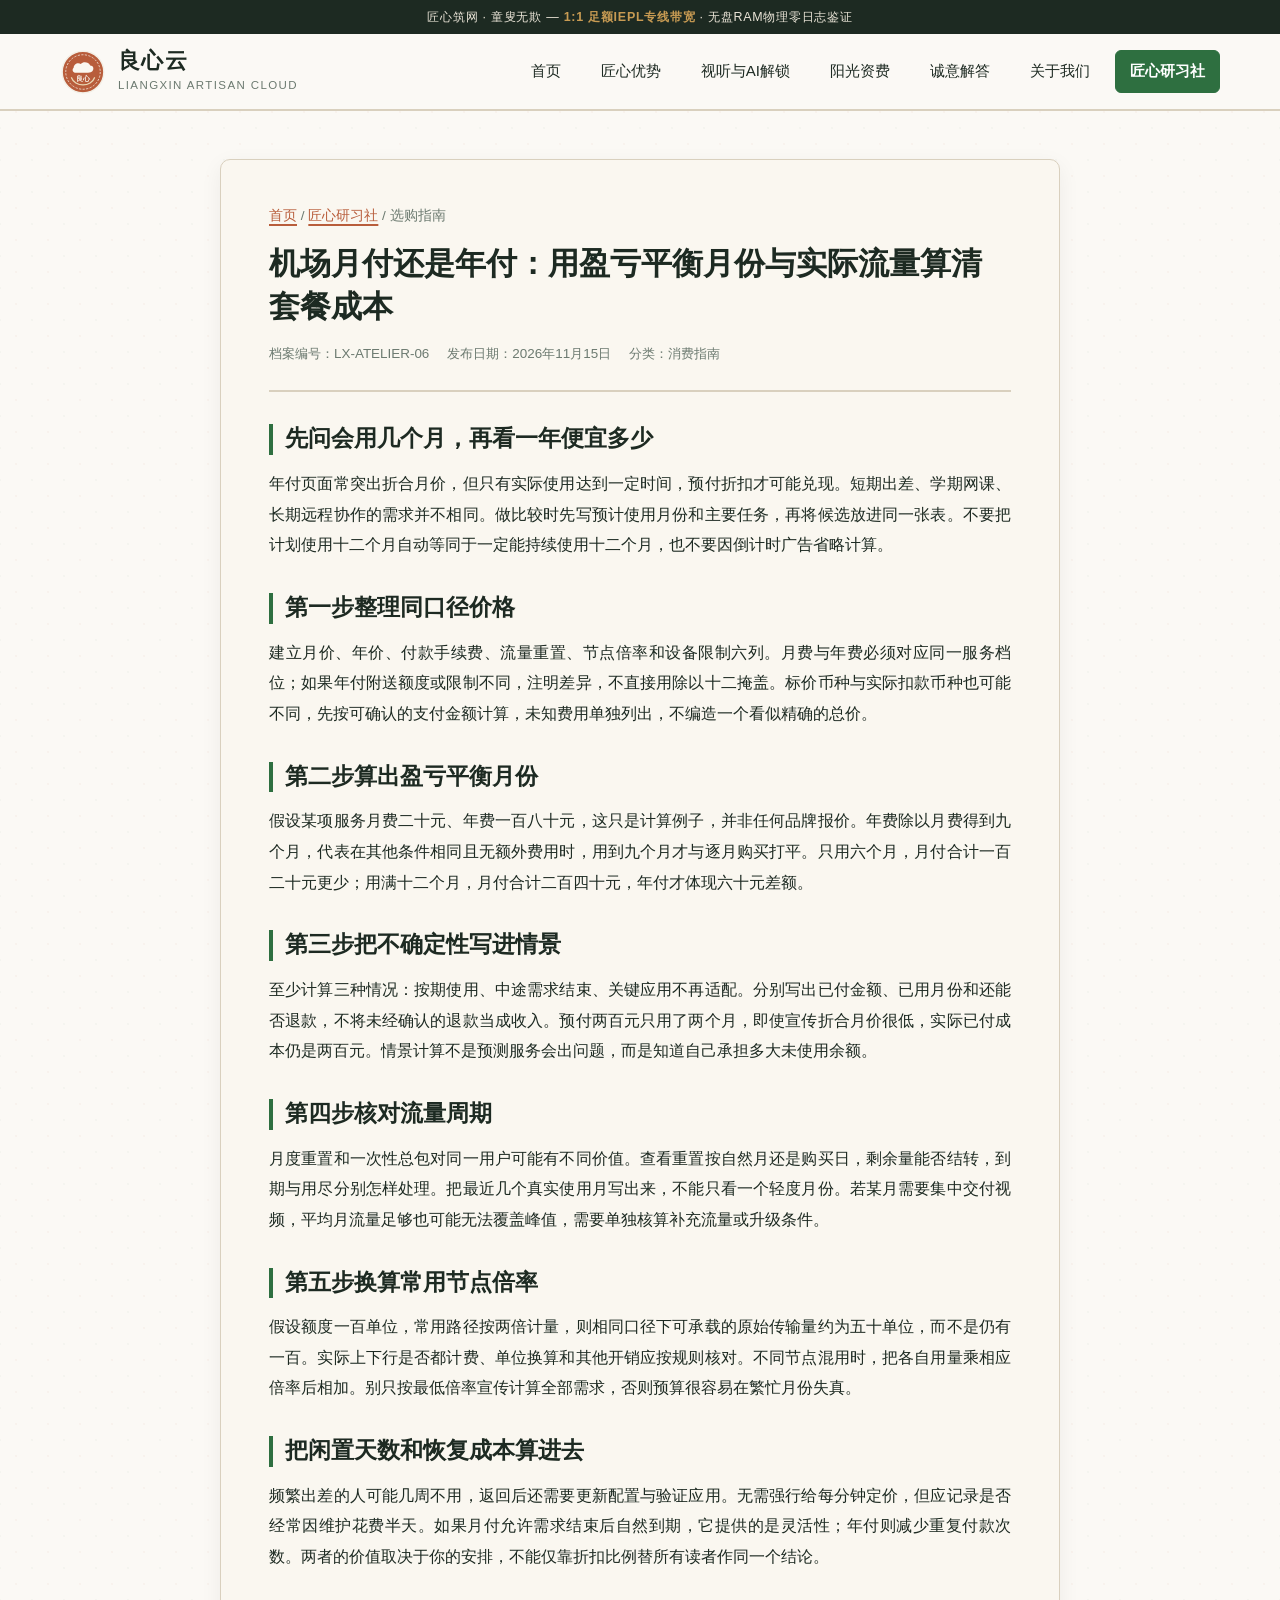
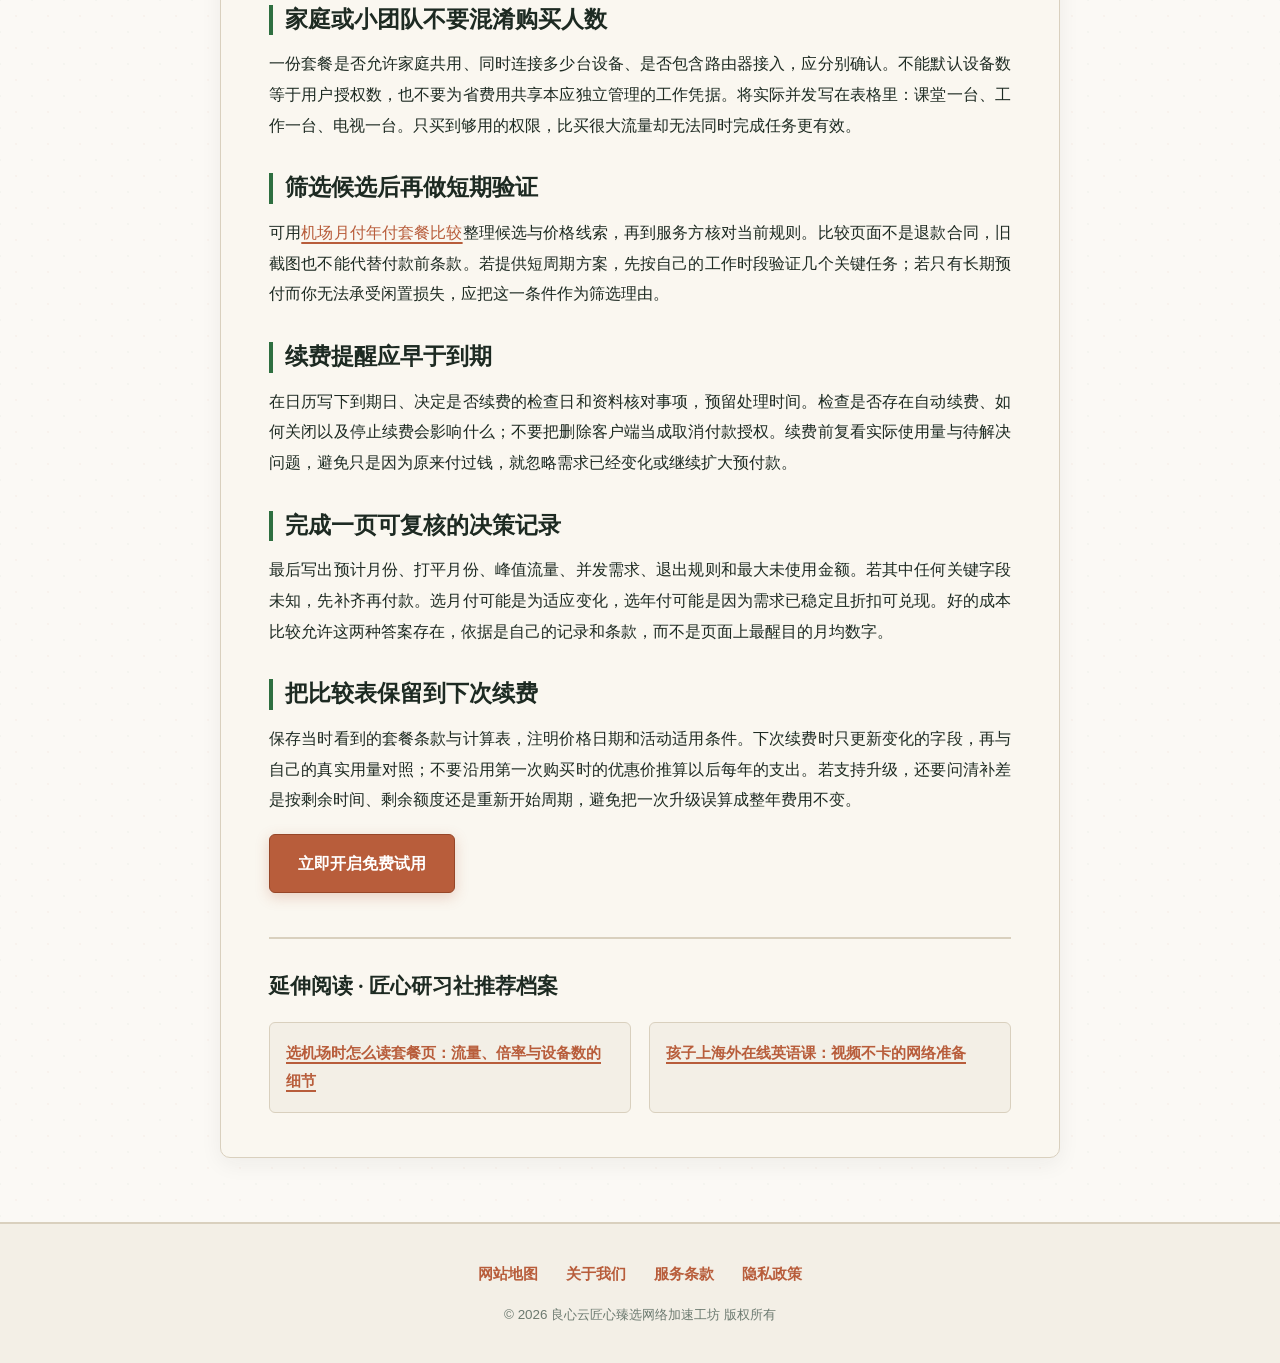
==== commit 270a5607: "Restore detailed guides and clarify airport homepage introductions" ====
--- a/annual-subscription-value-comparison.html
+++ b/annual-subscription-value-comparison.html
@@ -1,106 +1,80 @@
 <!DOCTYPE html>
+
 <html lang="zh-CN">
 <head>
-  <meta charset="UTF-8">
-  <meta name="viewport" content="width=device-width, initial-scale=1.0">
-  <title>月付、季付还是年付：按使用习惯算清成本 - 良心云</title>
-  <meta name="description" content="选套餐时月付、季付、年付怎么选？按使用频率、稳定程度和资金安排三个角度算清成本，并给出先试后买的稳妥顺序。">
-  <meta name="keywords" content="机场推荐避坑,月付还是年付,跨境网络加速选购,1比1真实流量,IEPL专线性价比,良心云">
-  <link rel="canonical" href="https://liangxin-yun.mom/annual-subscription-value-comparison.html">
-  <link rel="stylesheet" href="style.css">
+<meta charset="utf-8"/>
+<meta content="width=device-width, initial-scale=1.0" name="viewport"/>
+<title>机场月付还是年付：用盈亏平衡月份与实际流量算清套餐成本</title>
+<meta content="机场月付还是年付：用盈亏平衡月份与实际流量算清套餐成本，提供逐项核查、实际操作和结果解释，帮助读者按自身使用条件作判断。" name="description"/>
+<meta content="机场推荐避坑,月付还是年付,跨境网络加速选购,1比1真实流量,IEPL专线性价比,良心云" name="keywords"/>
+<link href="https://liangxin-yun.mom/annual-subscription-value-comparison.html" rel="canonical"/>
+<link href="style.css" rel="stylesheet"/>
 </head>
 <body>
-
-  <header class="site-header">
-    <div class="header-topbar">
+<header class="site-header">
+<div class="header-topbar">
       匠心筑网 · 童叟无欺 — <span>1:1 足额IEPL专线带宽</span> · 无盘RAM物理零日志鉴证
     </div>
-    <div class="container header-inner">
-      <a href="index.html" class="brand-logo" aria-label="良心云首页">
-        <svg viewBox="0 0 64 64" role="img" aria-label="良心云匠心火漆印章与草本云纹标志">
-          <circle cx="32" cy="32" r="29" fill="#B85D3B" stroke="#F3EFE6" stroke-width="2"/>
-          <circle cx="32" cy="32" r="24" fill="none" stroke="#FAF7F0" stroke-width="1" stroke-dasharray="3 2"/>
-          <path d="M16 40 C18 46, 25 50, 32 50 C39 50, 46 46, 48 40" fill="none" stroke="#E9D8B4" stroke-width="1.8" stroke-linecap="round"/>
-          <path d="M22 33 C18 33, 16 29, 19 26 C19 21, 25 18, 29 21 C32 17, 40 18, 42 23 C46 23, 48 27, 45 31 C44 32, 42 33, 39 33 Z" fill="#FAF7F0"/>
-          <text x="32" y="45" text-anchor="middle" font-family="Songti SC, serif" font-size="10" font-weight="700" fill="#FAF7F0">良心</text>
-        </svg>
-        <div class="brand-text-wrap">
-          <span class="brand-title">良心云</span>
-          <span class="brand-subtitle">LIANGXIN ARTISAN CLOUD</span>
-        </div>
-      </a>
-
-      <nav class="main-nav" aria-label="主导航">
-        <a href="index.html">首页</a>
-        <a href="index.html#advantages">匠心优势</a>
-        <a href="index.html#streaming">视听与AI解锁</a>
-        <a href="index.html#pricing">阳光资费</a>
-        <a href="index.html#faq">诚意解答</a>
-        <a href="about.html">关于我们</a>
-        <a href="craft-atelier.html" class="nav-atelier active">匠心研习社</a>
-      </nav>
-    </div>
-  </header>
-
-  <main>
-    <article class="article-wrapper">
-      <header class="article-header">
-        <div class="article-breadcrumb"><a href="index.html">首页</a> / <a href="craft-atelier.html">匠心研习社</a> / 选购指南</div>
-        <h1>月付、季付还是年付：按使用习惯算清成本</h1>
-        <div class="article-byline">
-          <span>档案编号：LX-ATELIER-06</span>
-          <span>发布日期：2026年11月15日</span>
-          <span>分类：消费指南</span>
-        </div>
-      </header>
-
-      <div class="article-body">
-<h2>一、先算清自己每月真的用多少</h2>
-<p>回想最近一个月，每天用多久、主要做什么。偶尔使用的人，月付更灵活；每天都离不开的人，长期套餐通常更划算。</p>
-<h2>二、先月付，再长期</h2>
-<p>对于刚开始使用的服务，建议先选月付或试用，在晚高峰与不同场景下测试。稳定一个月之后，再考虑季付或年付。</p>
-<h2>三、对比时要看的几项</h2>
-<ul><li>折算到每月的实际价格。</li><li>流量是否按月重置，剩余流量如何处理。</li><li>同时在线设备数是否随周期变化。</li><li>退款或变更的规则是否写明。</li></ul>
-<h2>四、警惕过低的价格</h2>
-<p>价格远低于市场水平的长期套餐，往往意味着承诺的服务难以长期维持。选择前多看看使用评价与售后情况。</p>
-<h2>五、做好续费提醒</h2>
-<p>无论哪种周期，都在日历里设置到期提醒，避免突然中断影响工作。</p>
-<h2>小结</h2>
-<p>先验证、再长期、看细则、设提醒，四步就能把成本算明白。良心云提供免费体验，可以先用它测试稳定性。</p>
-      <div class="article-cta-box">
-          <div>
-            <h3>先试用再决定 · 良心云1:1阳光资费经得起实测</h3>
-            <p>拒绝隐形倍率套路，支持月付灵活验证与年付尊享折扣。</p>
-          </div>
-          <a href="https://ww012.twilightaff.com/#/?code=A56DH1Af" class="btn-primary" rel="nofollow" target="_blank">立即开启免费试用</a>
-        </div>
-      </div>
-
-      <section class="related-section">
-        <h2>延伸阅读 · 匠心研习社推荐档案</h2>
-        <div class="related-grid">
-          <div class="related-item">
-            <a href="liangxin-craftsmanship-service-review.html">选机场时怎么读套餐页：流量、倍率与设备数的细节</a>
-          </div>
-          <div class="related-item">
-            <a href="bilingual-education-online-class-stability.html">孩子上海外在线英语课：视频不卡的网络准备</a>
-          </div>
-        </div>
-      </section>
-    </article>
-  </main>
-
-  <footer class="site-footer">
-    <div class="container footer-inner">
-      <nav class="footer-links" aria-label="页脚导航">
-        <a href="sitemap.html">网站地图</a>
-        <a href="about.html">关于我们</a>
-        <a href="terms.html">服务条款</a>
-        <a href="privacy.html">隐私政策</a>
-      </nav>
-      <p class="footer-copy">© 2026 良心云匠心臻选网络加速工坊 版权所有</p>
-    </div>
-  </footer>
-
+<div class="container header-inner">
+<a aria-label="良心云首页" class="brand-logo" href="index.html">
+<svg aria-label="良心云匠心火漆印章与草本云纹标志" role="img" viewbox="0 0 64 64">
+<circle cx="32" cy="32" fill="#B85D3B" r="29" stroke="#F3EFE6" stroke-width="2"></circle>
+<circle cx="32" cy="32" fill="none" r="24" stroke="#FAF7F0" stroke-dasharray="3 2" stroke-width="1"></circle>
+<path d="M16 40 C18 46, 25 50, 32 50 C39 50, 46 46, 48 40" fill="none" stroke="#E9D8B4" stroke-linecap="round" stroke-width="1.8"></path>
+<path d="M22 33 C18 33, 16 29, 19 26 C19 21, 25 18, 29 21 C32 17, 40 18, 42 23 C46 23, 48 27, 45 31 C44 32, 42 33, 39 33 Z" fill="#FAF7F0"></path>
+<text fill="#FAF7F0" font-family="Songti SC, serif" font-size="10" font-weight="700" text-anchor="middle" x="32" y="45">良心</text>
+</svg>
+<div class="brand-text-wrap">
+<span class="brand-title">良心云</span>
+<span class="brand-subtitle">LIANGXIN ARTISAN CLOUD</span>
+</div>
+</a>
+<nav aria-label="主导航" class="main-nav">
+<a href="index.html">首页</a>
+<a href="index.html#advantages">匠心优势</a>
+<a href="index.html#streaming">视听与AI解锁</a>
+<a href="index.html#pricing">阳光资费</a>
+<a href="index.html#faq">诚意解答</a>
+<a href="about.html">关于我们</a>
+<a class="nav-atelier active" href="craft-atelier.html">匠心研习社</a>
+</nav>
+</div>
+</header>
+<main>
+<article class="article-wrapper">
+<header class="article-header">
+<div class="article-breadcrumb"><a href="index.html">首页</a> / <a href="craft-atelier.html">匠心研习社</a> / 选购指南</div>
+<h1>机场月付还是年付：用盈亏平衡月份与实际流量算清套餐成本</h1>
+<div class="article-byline">
+<span>档案编号：LX-ATELIER-06</span>
+<span>发布日期：2026年11月15日</span>
+<span>分类：消费指南</span>
+</div>
+</header>
+<div class="article-body"><div data-swc-article-body="2026-11-16"><h2>先问会用几个月，再看一年便宜多少</h2><p>年付页面常突出折合月价，但只有实际使用达到一定时间，预付折扣才可能兑现。短期出差、学期网课、长期远程协作的需求并不相同。做比较时先写预计使用月份和主要任务，再将候选放进同一张表。不要把计划使用十二个月自动等同于一定能持续使用十二个月，也不要因倒计时广告省略计算。</p><h2>第一步整理同口径价格</h2><p>建立月价、年价、付款手续费、流量重置、节点倍率和设备限制六列。月费与年费必须对应同一服务档位；如果年付附送额度或限制不同，注明差异，不直接用除以十二掩盖。标价币种与实际扣款币种也可能不同，先按可确认的支付金额计算，未知费用单独列出，不编造一个看似精确的总价。</p><h2>第二步算出盈亏平衡月份</h2><p>假设某项服务月费二十元、年费一百八十元，这只是计算例子，并非任何品牌报价。年费除以月费得到九个月，代表在其他条件相同且无额外费用时，用到九个月才与逐月购买打平。只用六个月，月付合计一百二十元更少；用满十二个月，月付合计二百四十元，年付才体现六十元差额。</p><h2>第三步把不确定性写进情景</h2><p>至少计算三种情况：按期使用、中途需求结束、关键应用不再适配。分别写出已付金额、已用月份和还能否退款，不将未经确认的退款当成收入。预付两百元只用了两个月，即使宣传折合月价很低，实际已付成本仍是两百元。情景计算不是预测服务会出问题，而是知道自己承担多大未使用余额。</p><h2>第四步核对流量周期</h2><p>月度重置和一次性总包对同一用户可能有不同价值。查看重置按自然月还是购买日，剩余量能否结转，到期与用尽分别怎样处理。把最近几个真实使用月写出来，不能只看一个轻度月份。若某月需要集中交付视频，平均月流量足够也可能无法覆盖峰值，需要单独核算补充流量或升级条件。</p><h2>第五步换算常用节点倍率</h2><p>假设额度一百单位，常用路径按两倍计量，则相同口径下可承载的原始传输量约为五十单位，而不是仍有一百。实际上下行是否都计费、单位换算和其他开销应按规则核对。不同节点混用时，把各自用量乘相应倍率后相加。别只按最低倍率宣传计算全部需求，否则预算很容易在繁忙月份失真。</p><h2>把闲置天数和恢复成本算进去</h2><p>频繁出差的人可能几周不用，返回后还需要更新配置与验证应用。无需强行给每分钟定价，但应记录是否经常因维护花费半天。如果月付允许需求结束后自然到期，它提供的是灵活性；年付则减少重复付款次数。两者的价值取决于你的安排，不能仅靠折扣比例替所有读者作同一个结论。</p><h2>家庭或小团队不要混淆购买人数</h2><p>一份套餐是否允许家庭共用、同时连接多少台设备、是否包含路由器接入，应分别确认。不能默认设备数等于用户授权数，也不要为省费用共享本应独立管理的工作凭据。将实际并发写在表格里：课堂一台、工作一台、电视一台。只买到够用的权限，比买很大流量却无法同时完成任务更有效。</p><h2>筛选候选后再做短期验证</h2><p>可用<a href="https://dajichang.mom/">机场月付年付套餐比较</a>整理候选与价格线索，再到服务方核对当前规则。比较页面不是退款合同，旧截图也不能代替付款前条款。若提供短周期方案，先按自己的工作时段验证几个关键任务；若只有长期预付而你无法承受闲置损失，应把这一条件作为筛选理由。</p><h2>续费提醒应早于到期</h2><p>在日历写下到期日、决定是否续费的检查日和资料核对事项，预留处理时间。检查是否存在自动续费、如何关闭以及停止续费会影响什么；不要把删除客户端当成取消付款授权。续费前复看实际使用量与待解决问题，避免只是因为原来付过钱，就忽略需求已经变化或继续扩大预付款。</p><h2>完成一页可复核的决策记录</h2><p>最后写出预计月份、打平月份、峰值流量、并发需求、退出规则和最大未使用金额。若其中任何关键字段未知，先补齐再付款。选月付可能是为适应变化，选年付可能是因为需求已稳定且折扣可兑现。好的成本比较允许这两种答案存在，依据是自己的记录和条款，而不是页面上最醒目的月均数字。</p><h2>把比较表保留到下次续费</h2><p>保存当时看到的套餐条款与计算表，注明价格日期和活动适用条件。下次续费时只更新变化的字段，再与自己的真实用量对照；不要沿用第一次购买时的优惠价推算以后每年的支出。若支持升级，还要问清补差是按剩余时间、剩余额度还是重新开始周期，避免把一次升级误算成整年费用不变。</p></div><div class="article-original-promotion"><a class="btn-primary" href="https://ww012.twilightaff.com/#/?code=A56DH1Af" rel="nofollow" target="_blank">立即开启免费试用</a></div></div>
+<section class="related-section">
+<h2>延伸阅读 · 匠心研习社推荐档案</h2>
+<div class="related-grid">
+<div class="related-item">
+<a href="liangxin-craftsmanship-service-review.html">选机场时怎么读套餐页：流量、倍率与设备数的细节</a>
+</div>
+<div class="related-item">
+<a href="bilingual-education-online-class-stability.html">孩子上海外在线英语课：视频不卡的网络准备</a>
+</div>
+</div>
+</section>
+</article>
+</main>
+<footer class="site-footer">
+<div class="container footer-inner">
+<nav aria-label="页脚导航" class="footer-links">
+<a href="sitemap.html">网站地图</a>
+<a href="about.html">关于我们</a>
+<a href="terms.html">服务条款</a>
+<a href="privacy.html">隐私政策</a>
+</nav>
+<p class="footer-copy">© 2026 良心云匠心臻选网络加速工坊 版权所有</p>
+</div>
+</footer>
 </body>
 </html>
